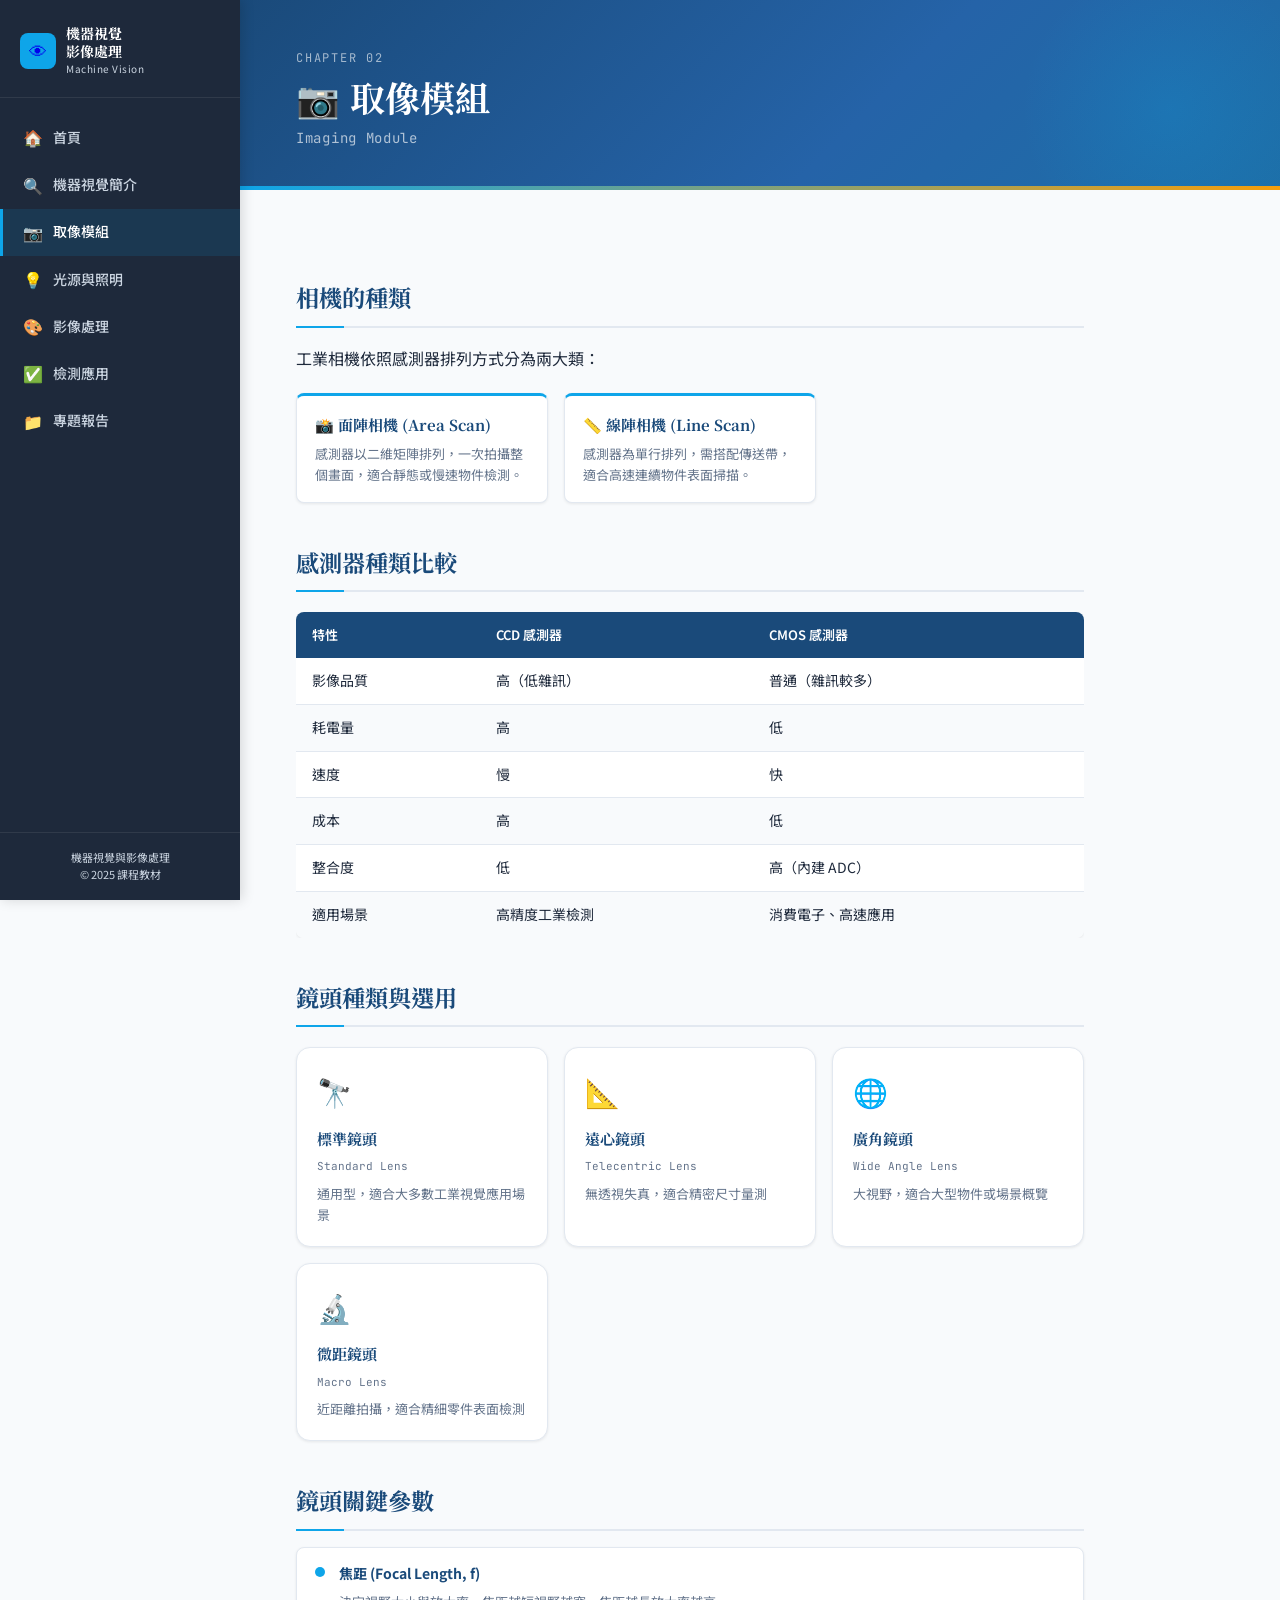
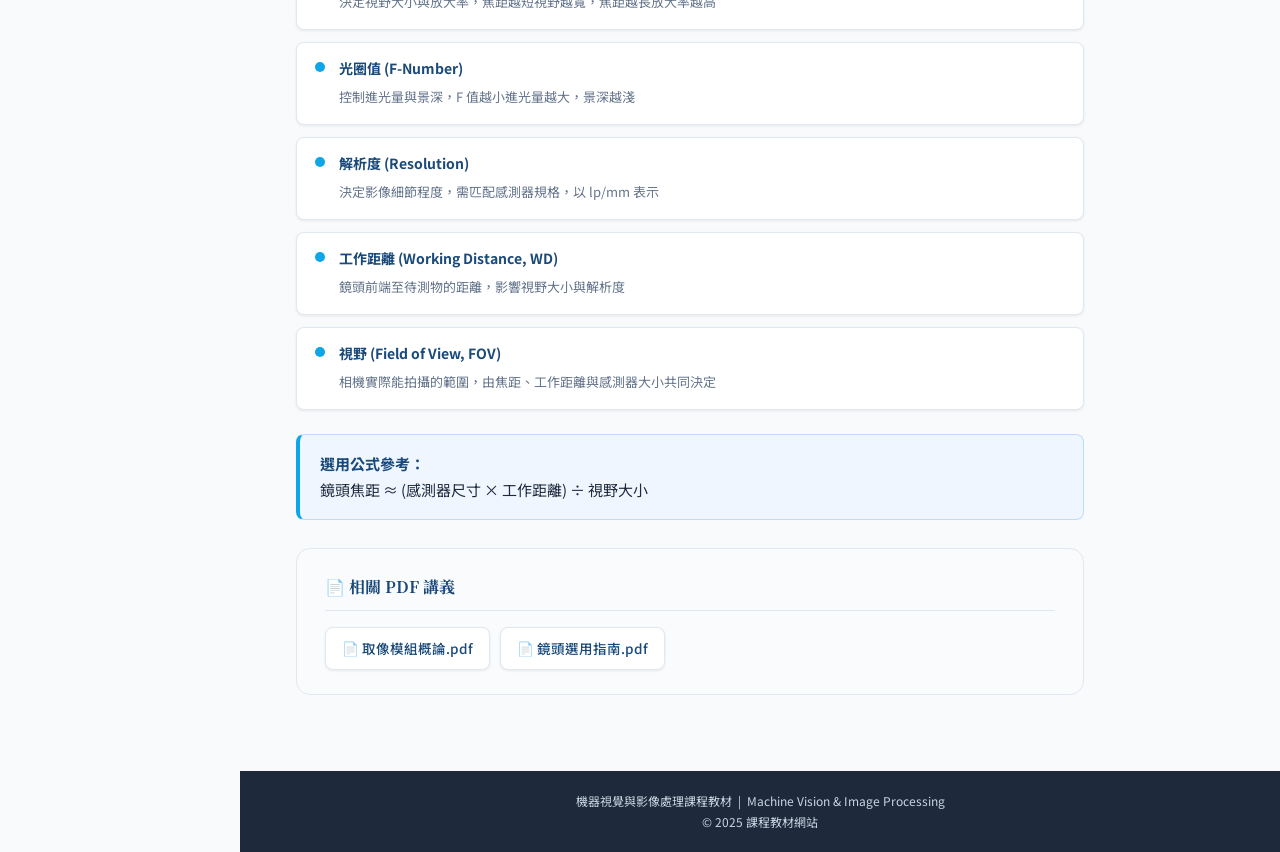
==== imaging.html @ ab8bacb1 "Add files via upload" ====
<!DOCTYPE html>
<html lang="zh-TW">
<head>
  <meta charset="UTF-8">
  <meta name="viewport" content="width=device-width, initial-scale=1.0">
  <title>取像模組 - 機器視覺與影像處理</title>
  <link rel="stylesheet" href="style.css">
  <link href="https://fonts.googleapis.com/css2?family=Noto+Sans+TC:wght@400;500;700&family=Noto+Serif+TC:wght@700&family=JetBrains+Mono:wght@400;500&display=swap" rel="stylesheet">
  <style>
    .table-wrap { overflow-x: auto; margin: 20px 0; }
    table {
      width: 100%;
      border-collapse: collapse;
      font-size: 14px;
      background: white;
      border-radius: var(--radius);
      overflow: hidden;
      box-shadow: var(--shadow-sm);
    }
    th {
      background: var(--primary);
      color: white;
      padding: 12px 16px;
      text-align: left;
      font-weight: 600;
      font-size: 13px;
    }
    td { padding: 11px 16px; border-bottom: 1px solid var(--border); }
    tr:last-child td { border-bottom: none; }
    tr:nth-child(even) td { background: #f8fafc; }
    tr:hover td { background: #eff6ff; }
  </style>
</head>
<body>

<button class="hamburger" id="hamburger"><span></span><span></span><span></span></button>

<aside class="sidebar" id="sidebar">
  <div class="sidebar-logo">
    <a href="index.html">
      <div class="sidebar-logo-icon">👁</div>
      <div>
        <div class="sidebar-logo-text">機器視覺<br>影像處理</div>
        <div class="sidebar-logo-sub">Machine Vision</div>
      </div>
    </a>
  </div>
  <nav><ul>
    <li><a href="index.html"><span class="nav-icon">🏠</span>首頁</a></li>
    <li><a href="intro.html"><span class="nav-icon">🔍</span>機器視覺簡介</a></li>
    <li><a href="imaging.html" class="active"><span class="nav-icon">📷</span>取像模組</a></li>
    <li><a href="lighting.html"><span class="nav-icon">💡</span>光源與照明</a></li>
    <li><a href="processing.html"><span class="nav-icon">🎨</span>影像處理</a></li>
    <li><a href="application.html"><span class="nav-icon">✅</span>檢測應用</a></li>
    <li><a href="project.html"><span class="nav-icon">📁</span>專題報告</a></li>
  </ul></nav>
  <div class="sidebar-footer">機器視覺與影像處理<br>© 2025 課程教材</div>
</aside>

<div class="main">
  <div class="page-header">
    <div class="page-header-label">Chapter 02</div>
    <h1><span class="page-icon">📷</span>取像模組</h1>
    <div class="page-header-subtitle">Imaging Module</div>
  </div>

  <div class="content">

    <h2>相機的種類</h2>
    <p>工業相機依照感測器排列方式分為兩大類：</p>
    <div class="def-grid">
      <div class="def-item">
        <h4>📸 面陣相機 (Area Scan)</h4>
        <p>感測器以二維矩陣排列，一次拍攝整個畫面，適合靜態或慢速物件檢測。</p>
      </div>
      <div class="def-item">
        <h4>📏 線陣相機 (Line Scan)</h4>
        <p>感測器為單行排列，需搭配傳送帶，適合高速連續物件表面掃描。</p>
      </div>
    </div>

    <h2>感測器種類比較</h2>
    <div class="table-wrap">
      <table>
        <thead>
          <tr><th>特性</th><th>CCD 感測器</th><th>CMOS 感測器</th></tr>
        </thead>
        <tbody>
          <tr><td>影像品質</td><td>高（低雜訊）</td><td>普通（雜訊較多）</td></tr>
          <tr><td>耗電量</td><td>高</td><td>低</td></tr>
          <tr><td>速度</td><td>慢</td><td>快</td></tr>
          <tr><td>成本</td><td>高</td><td>低</td></tr>
          <tr><td>整合度</td><td>低</td><td>高（內建 ADC）</td></tr>
          <tr><td>適用場景</td><td>高精度工業檢測</td><td>消費電子、高速應用</td></tr>
        </tbody>
      </table>
    </div>

    <h2>鏡頭種類與選用</h2>
    <div class="cards-grid">
      <div class="card">
        <span class="card-icon">🔭</span>
        <div class="card-title">標準鏡頭</div>
        <span class="card-title-en">Standard Lens</span>
        <div class="card-desc">通用型，適合大多數工業視覺應用場景</div>
      </div>
      <div class="card">
        <span class="card-icon">📐</span>
        <div class="card-title">遠心鏡頭</div>
        <span class="card-title-en">Telecentric Lens</span>
        <div class="card-desc">無透視失真，適合精密尺寸量測</div>
      </div>
      <div class="card">
        <span class="card-icon">🌐</span>
        <div class="card-title">廣角鏡頭</div>
        <span class="card-title-en">Wide Angle Lens</span>
        <div class="card-desc">大視野，適合大型物件或場景概覽</div>
      </div>
      <div class="card">
        <span class="card-icon">🔬</span>
        <div class="card-title">微距鏡頭</div>
        <span class="card-title-en">Macro Lens</span>
        <div class="card-desc">近距離拍攝，適合精細零件表面檢測</div>
      </div>
    </div>

    <h2>鏡頭關鍵參數</h2>
    <div class="tech-list">
      <div class="tech-item">
        <div class="tech-item-dot"></div>
        <div class="tech-item-body">
          <strong>焦距 (Focal Length, f)</strong>
          <span>決定視野大小與放大率，焦距越短視野越寬，焦距越長放大率越高</span>
        </div>
      </div>
      <div class="tech-item">
        <div class="tech-item-dot"></div>
        <div class="tech-item-body">
          <strong>光圈值 (F-Number)</strong>
          <span>控制進光量與景深，F 值越小進光量越大，景深越淺</span>
        </div>
      </div>
      <div class="tech-item">
        <div class="tech-item-dot"></div>
        <div class="tech-item-body">
          <strong>解析度 (Resolution)</strong>
          <span>決定影像細節程度，需匹配感測器規格，以 lp/mm 表示</span>
        </div>
      </div>
      <div class="tech-item">
        <div class="tech-item-dot"></div>
        <div class="tech-item-body">
          <strong>工作距離 (Working Distance, WD)</strong>
          <span>鏡頭前端至待測物的距離，影響視野大小與解析度</span>
        </div>
      </div>
      <div class="tech-item">
        <div class="tech-item-dot"></div>
        <div class="tech-item-body">
          <strong>視野 (Field of View, FOV)</strong>
          <span>相機實際能拍攝的範圍，由焦距、工作距離與感測器大小共同決定</span>
        </div>
      </div>
    </div>

    <div class="info-box">
      <strong>選用公式參考：</strong><br>
      鏡頭焦距 ≈ (感測器尺寸 × 工作距離) ÷ 視野大小
    </div>

    <div class="pdf-section">
      <h3>📄 相關 PDF 講義</h3>
      <div class="pdf-links">
        <a href="#" class="pdf-link">📄 取像模組概論.pdf</a>
        <a href="#" class="pdf-link">📄 鏡頭選用指南.pdf</a>
      </div>
    </div>

  </div>
  <footer>機器視覺與影像處理課程教材 &nbsp;|&nbsp; Machine Vision & Image Processing<br>© 2025 課程教材網站</footer>
</div>

<script>
  const hamburger = document.getElementById('hamburger');
  const sidebar = document.getElementById('sidebar');
  hamburger.addEventListener('click', () => sidebar.classList.toggle('open'));
  document.addEventListener('click', (e) => {
    if (!sidebar.contains(e.target) && !hamburger.contains(e.target)) sidebar.classList.remove('open');
  });
</script>
</body>
</html>
---- style.css ----
/* ===== CSS Variables ===== */
:root {
  --primary: #1a4a7a;
  --primary-light: #2563a8;
  --accent: #0ea5e9;
  --accent-warm: #f59e0b;
  --bg: #f8fafc;
  --bg-card: #ffffff;
  --bg-sidebar: #1e293b;
  --text-main: #1e293b;
  --text-muted: #64748b;
  --text-sidebar: #cbd5e1;
  --text-sidebar-active: #ffffff;
  --border: #e2e8f0;
  --border-accent: #0ea5e9;
  --shadow-sm: 0 1px 3px rgba(0,0,0,0.08);
  --shadow-md: 0 4px 16px rgba(0,0,0,0.10);
  --shadow-lg: 0 8px 32px rgba(0,0,0,0.13);
  --radius: 8px;
  --radius-lg: 14px;
  --sidebar-width: 240px;
  --font-heading: 'Noto Serif TC', 'Georgia', serif;
  --font-body: 'Noto Sans TC', 'PingFang TC', 'Microsoft JhengHei', sans-serif;
  --font-mono: 'JetBrains Mono', 'Fira Code', monospace;
}

/* ===== Reset & Base ===== */
*, *::before, *::after { box-sizing: border-box; margin: 0; padding: 0; }

html { scroll-behavior: smooth; }

body {
  font-family: var(--font-body);
  background: var(--bg);
  color: var(--text-main);
  line-height: 1.7;
  font-size: 16px;
  display: flex;
  min-height: 100vh;
}

/* ===== Sidebar ===== */
.sidebar {
  width: var(--sidebar-width);
  background: var(--bg-sidebar);
  min-height: 100vh;
  position: fixed;
  top: 0; left: 0;
  display: flex;
  flex-direction: column;
  z-index: 100;
  box-shadow: 2px 0 12px rgba(0,0,0,0.15);
  transition: transform 0.3s ease;
}

.sidebar-logo {
  padding: 24px 20px 20px;
  border-bottom: 1px solid rgba(255,255,255,0.08);
}

.sidebar-logo a {
  text-decoration: none;
  display: flex;
  align-items: center;
  gap: 10px;
}

.sidebar-logo-icon {
  width: 36px; height: 36px;
  background: var(--accent);
  border-radius: 8px;
  display: flex; align-items: center; justify-content: center;
  font-size: 18px;
  flex-shrink: 0;
}

.sidebar-logo-text {
  font-family: var(--font-heading);
  font-size: 14px;
  font-weight: 700;
  color: var(--text-sidebar-active);
  line-height: 1.3;
}

.sidebar-logo-sub {
  font-size: 10px;
  color: var(--text-sidebar);
  font-family: var(--font-body);
  font-weight: 400;
  letter-spacing: 0.05em;
}

nav {
  padding: 16px 0;
  flex: 1;
  overflow-y: auto;
}

nav ul { list-style: none; }

nav ul li a {
  display: flex;
  align-items: center;
  gap: 10px;
  padding: 10px 20px;
  color: var(--text-sidebar);
  text-decoration: none;
  font-size: 14px;
  font-weight: 500;
  border-left: 3px solid transparent;
  transition: all 0.2s ease;
  position: relative;
}

nav ul li a:hover {
  background: rgba(255,255,255,0.06);
  color: var(--text-sidebar-active);
  border-left-color: var(--accent);
}

nav ul li a.active {
  background: rgba(14,165,233,0.12);
  color: var(--text-sidebar-active);
  border-left-color: var(--accent);
}

nav ul li a .nav-icon { font-size: 16px; flex-shrink: 0; }

.sidebar-footer {
  padding: 16px 20px;
  border-top: 1px solid rgba(255,255,255,0.08);
  font-size: 11px;
  color: var(--text-sidebar);
  text-align: center;
  line-height: 1.6;
}

/* ===== Main Content ===== */
.main {
  margin-left: var(--sidebar-width);
  flex: 1;
  display: flex;
  flex-direction: column;
  min-height: 100vh;
}

/* ===== Page Header ===== */
.page-header {
  background: linear-gradient(135deg, var(--primary) 0%, var(--primary-light) 60%, #1d6fa8 100%);
  padding: 48px 56px 40px;
  color: white;
  position: relative;
  overflow: hidden;
}

.page-header::before {
  content: '';
  position: absolute;
  top: -40px; right: -40px;
  width: 300px; height: 300px;
  background: radial-gradient(circle, rgba(14,165,233,0.18) 0%, transparent 70%);
  pointer-events: none;
}

.page-header::after {
  content: '';
  position: absolute;
  bottom: 0; left: 0; right: 0;
  height: 4px;
  background: linear-gradient(90deg, var(--accent), var(--accent-warm));
}

.page-header-label {
  font-size: 12px;
  letter-spacing: 0.15em;
  text-transform: uppercase;
  color: rgba(255,255,255,0.6);
  margin-bottom: 8px;
  font-family: var(--font-mono);
}

.page-header h1 {
  font-family: var(--font-heading);
  font-size: 2.2rem;
  font-weight: 700;
  line-height: 1.2;
  margin-bottom: 8px;
}

.page-header h1 .page-icon {
  margin-right: 10px;
}

.page-header-subtitle {
  font-size: 14px;
  color: rgba(255,255,255,0.65);
  font-family: var(--font-mono);
  letter-spacing: 0.05em;
}

/* ===== Content Area ===== */
.content {
  padding: 48px 56px;
  max-width: 900px;
  flex: 1;
}

/* ===== Section headings ===== */
.content h2 {
  font-family: var(--font-heading);
  font-size: 1.45rem;
  color: var(--primary);
  margin: 40px 0 16px;
  padding-bottom: 8px;
  border-bottom: 2px solid var(--border);
  position: relative;
}

.content h2::after {
  content: '';
  position: absolute;
  bottom: -2px; left: 0;
  width: 48px; height: 2px;
  background: var(--accent);
}

.content h3 {
  font-family: var(--font-heading);
  font-size: 1.1rem;
  color: var(--text-main);
  margin: 24px 0 10px;
}

.content p {
  color: var(--text-main);
  margin-bottom: 16px;
  line-height: 1.85;
}

/* ===== Info Box ===== */
.info-box {
  background: #eff6ff;
  border: 1px solid #bfdbfe;
  border-left: 4px solid var(--accent);
  border-radius: var(--radius);
  padding: 16px 20px;
  margin: 20px 0;
  font-size: 15px;
  line-height: 1.75;
}

.info-box strong {
  color: var(--primary);
}

/* ===== Feature List ===== */
.feature-list {
  list-style: none;
  margin: 16px 0 24px;
  display: flex;
  flex-direction: column;
  gap: 8px;
}

.feature-list li {
  display: flex;
  align-items: flex-start;
  gap: 10px;
  font-size: 15px;
  line-height: 1.65;
}

.feature-list li::before {
  content: '▸';
  color: var(--accent);
  font-size: 13px;
  margin-top: 4px;
  flex-shrink: 0;
}

/* ===== Cards Grid ===== */
.cards-grid {
  display: grid;
  grid-template-columns: repeat(auto-fill, minmax(200px, 1fr));
  gap: 16px;
  margin: 20px 0 28px;
}

.card {
  background: var(--bg-card);
  border: 1px solid var(--border);
  border-radius: var(--radius-lg);
  padding: 20px;
  box-shadow: var(--shadow-sm);
  transition: all 0.25s ease;
}

.card:hover {
  box-shadow: var(--shadow-md);
  transform: translateY(-2px);
  border-color: var(--accent);
}

.card-icon {
  font-size: 28px;
  margin-bottom: 10px;
  display: block;
}

.card-title {
  font-family: var(--font-heading);
  font-size: 15px;
  font-weight: 700;
  color: var(--primary);
  margin-bottom: 6px;
}

.card-title-en {
  font-size: 11px;
  color: var(--text-muted);
  font-family: var(--font-mono);
  display: block;
  margin-bottom: 8px;
}

.card-desc {
  font-size: 13px;
  color: var(--text-muted);
  line-height: 1.6;
}

/* ===== Definition List ===== */
.def-grid {
  display: grid;
  grid-template-columns: repeat(auto-fill, minmax(220px, 1fr));
  gap: 16px;
  margin: 20px 0;
}

.def-item {
  background: var(--bg-card);
  border: 1px solid var(--border);
  border-top: 3px solid var(--accent);
  border-radius: var(--radius);
  padding: 16px 18px;
  box-shadow: var(--shadow-sm);
}

.def-item h4 {
  font-family: var(--font-heading);
  font-size: 15px;
  color: var(--primary);
  margin-bottom: 6px;
}

.def-item p {
  font-size: 13px;
  color: var(--text-muted);
  margin: 0;
  line-height: 1.6;
}

/* ===== Tech List ===== */
.tech-list {
  display: flex;
  flex-direction: column;
  gap: 12px;
  margin: 16px 0 24px;
}

.tech-item {
  background: var(--bg-card);
  border: 1px solid var(--border);
  border-radius: var(--radius);
  padding: 14px 18px;
  display: flex;
  align-items: flex-start;
  gap: 14px;
  box-shadow: var(--shadow-sm);
}

.tech-item-dot {
  width: 10px; height: 10px;
  border-radius: 50%;
  background: var(--accent);
  margin-top: 5px;
  flex-shrink: 0;
}

.tech-item-body strong {
  display: block;
  font-size: 14px;
  color: var(--primary);
  margin-bottom: 2px;
}

.tech-item-body span {
  font-size: 13px;
  color: var(--text-muted);
  line-height: 1.6;
}

/* ===== PDF Downloads ===== */
.pdf-section {
  background: #fafbfc;
  border: 1px solid var(--border);
  border-radius: var(--radius-lg);
  padding: 24px 28px;
  margin: 28px 0;
}

.pdf-section h3 {
  font-family: var(--font-heading);
  font-size: 16px;
  color: var(--primary);
  margin: 0 0 16px;
  padding-bottom: 10px;
  border-bottom: 1px solid var(--border);
}

.pdf-links {
  display: flex;
  flex-wrap: wrap;
  gap: 10px;
}

.pdf-link {
  display: inline-flex;
  align-items: center;
  gap: 8px;
  padding: 9px 16px;
  background: var(--bg-card);
  border: 1px solid var(--border);
  border-radius: var(--radius);
  color: var(--primary);
  text-decoration: none;
  font-size: 13.5px;
  font-weight: 500;
  transition: all 0.2s ease;
  box-shadow: var(--shadow-sm);
}

.pdf-link:hover {
  background: var(--primary);
  color: white;
  border-color: var(--primary);
  box-shadow: var(--shadow-md);
}

/* ===== Image placeholder ===== */
.img-placeholder {
  background: linear-gradient(135deg, #f1f5f9, #e2e8f0);
  border: 1px dashed var(--border);
  border-radius: var(--radius-lg);
  height: 220px;
  display: flex;
  align-items: center;
  justify-content: center;
  flex-direction: column;
  gap: 8px;
  color: var(--text-muted);
  font-size: 13px;
  margin: 20px 0;
}

.img-placeholder .img-ph-icon { font-size: 36px; }

/* ===== Footer ===== */
footer {
  background: var(--bg-sidebar);
  color: var(--text-sidebar);
  text-align: center;
  padding: 20px 40px;
  font-size: 12px;
  line-height: 1.7;
}

/* ===== Mobile hamburger ===== */
.hamburger {
  display: none;
  position: fixed;
  top: 16px; left: 16px;
  z-index: 200;
  background: var(--primary);
  border: none;
  border-radius: 8px;
  width: 40px; height: 40px;
  cursor: pointer;
  flex-direction: column;
  align-items: center;
  justify-content: center;
  gap: 5px;
  box-shadow: var(--shadow-md);
}

.hamburger span {
  display: block;
  width: 20px; height: 2px;
  background: white;
  border-radius: 2px;
  transition: all 0.3s;
}

/* ===== Responsive ===== */
@media (max-width: 768px) {
  .sidebar {
    transform: translateX(-100%);
  }
  .sidebar.open {
    transform: translateX(0);
  }
  .main {
    margin-left: 0;
  }
  .hamburger {
    display: flex;
  }
  .page-header {
    padding: 56px 24px 32px;
  }
  .page-header h1 { font-size: 1.6rem; }
  .content {
    padding: 28px 24px;
  }
  .cards-grid { grid-template-columns: 1fr; }
  .def-grid { grid-template-columns: 1fr; }
}
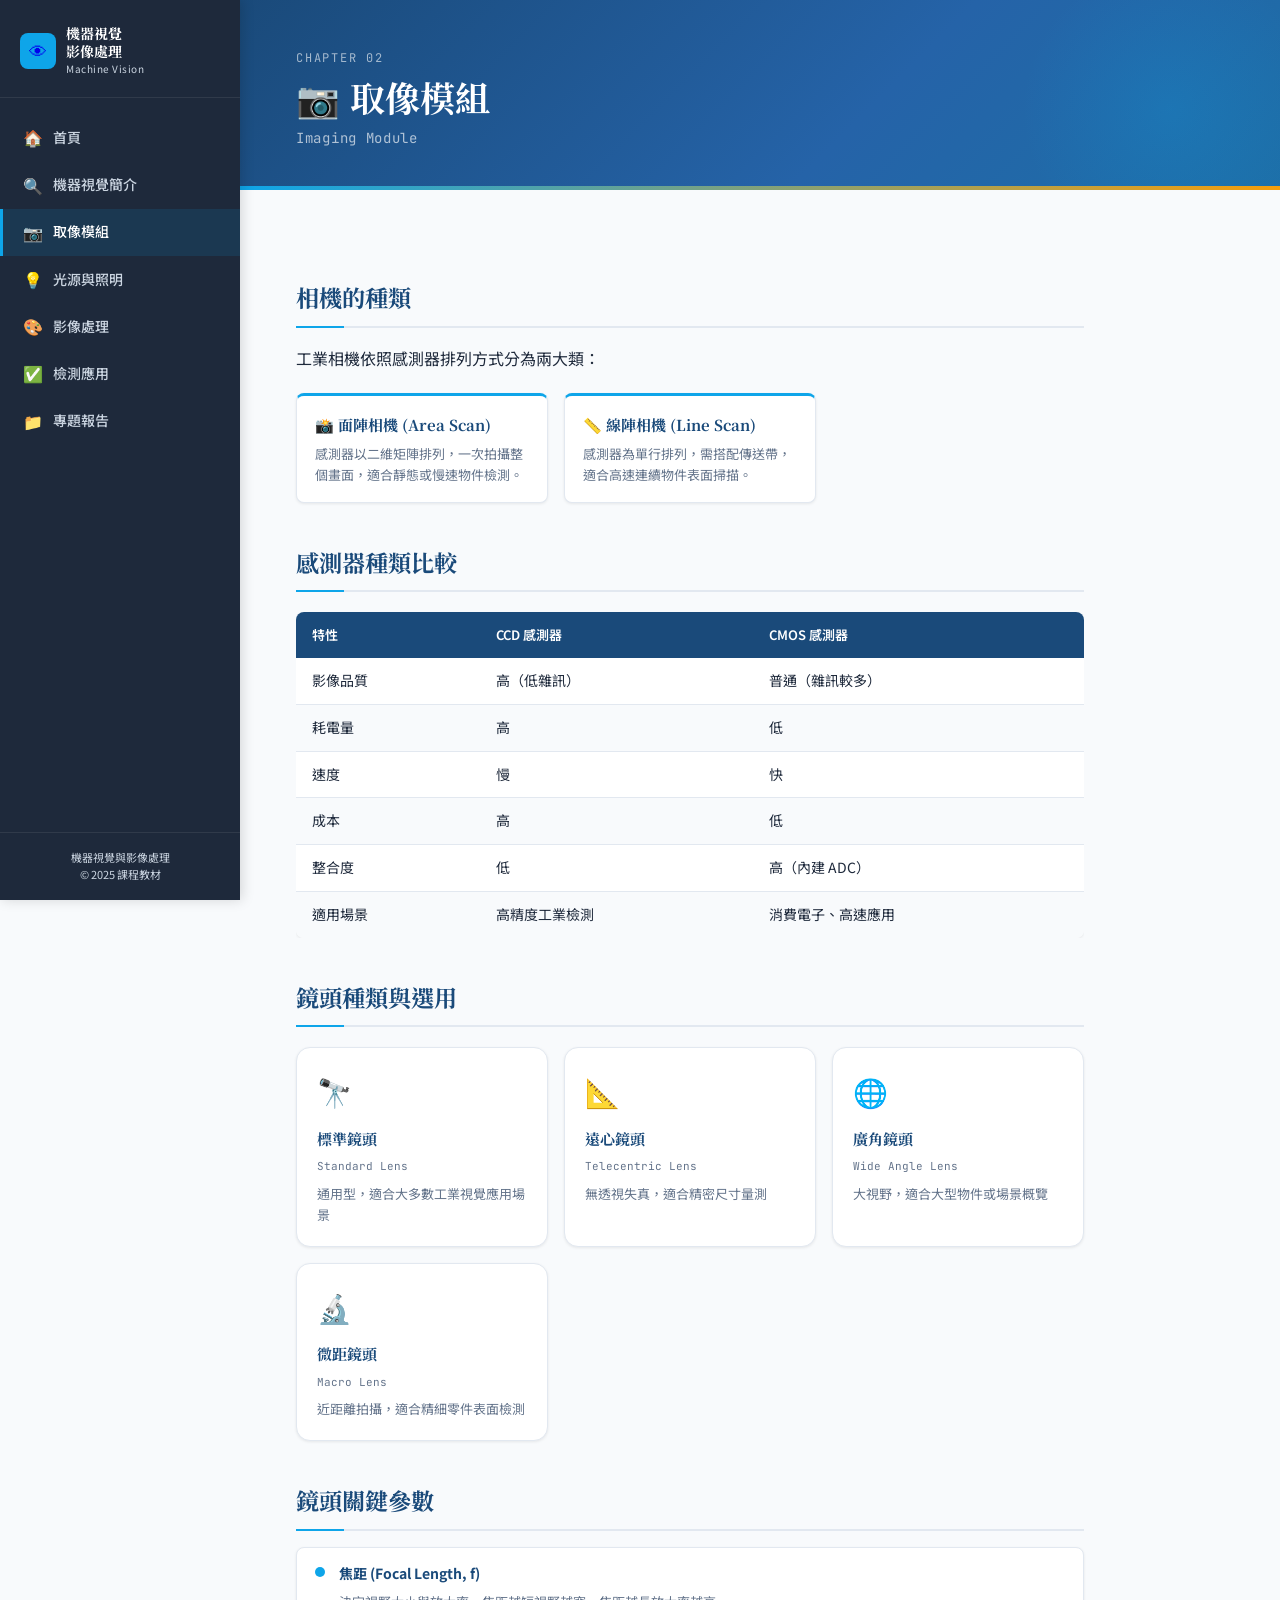
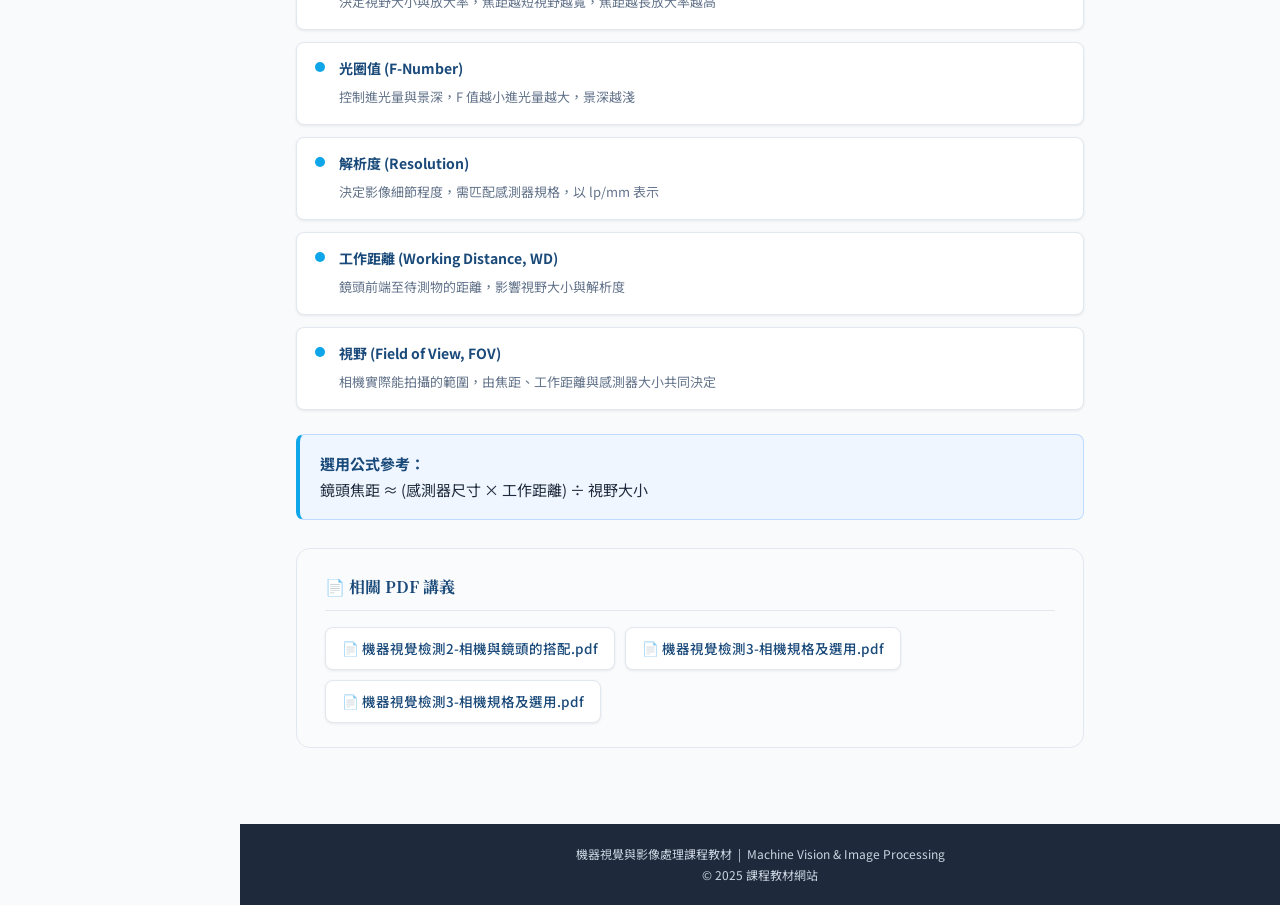
==== commit aaa71adc: "Update imaging.html" ====
--- a/imaging.html
+++ b/imaging.html
@@ -171,8 +171,9 @@
     <div class="pdf-section">
       <h3>📄 相關 PDF 講義</h3>
       <div class="pdf-links">
-        <a href="#" class="pdf-link">📄 取像模組概論.pdf</a>
-        <a href="#" class="pdf-link">📄 鏡頭選用指南.pdf</a>
+        <a href="機器視覺檢測2-相機與鏡頭的搭配.pdf" class="pdf-link">📄 機器視覺檢測2-相機與鏡頭的搭配.pdf</a>
+        <a href="機器視覺檢測3-相機規格及選用.pdf" class="pdf-link">📄 機器視覺檢測3-相機規格及選用.pdf</a>
+        <a href="機器視覺檢測4-相機規格及選用.pdf" class="pdf-link">📄 機器視覺檢測3-相機規格及選用.pdf</a>
       </div>
     </div>
 
